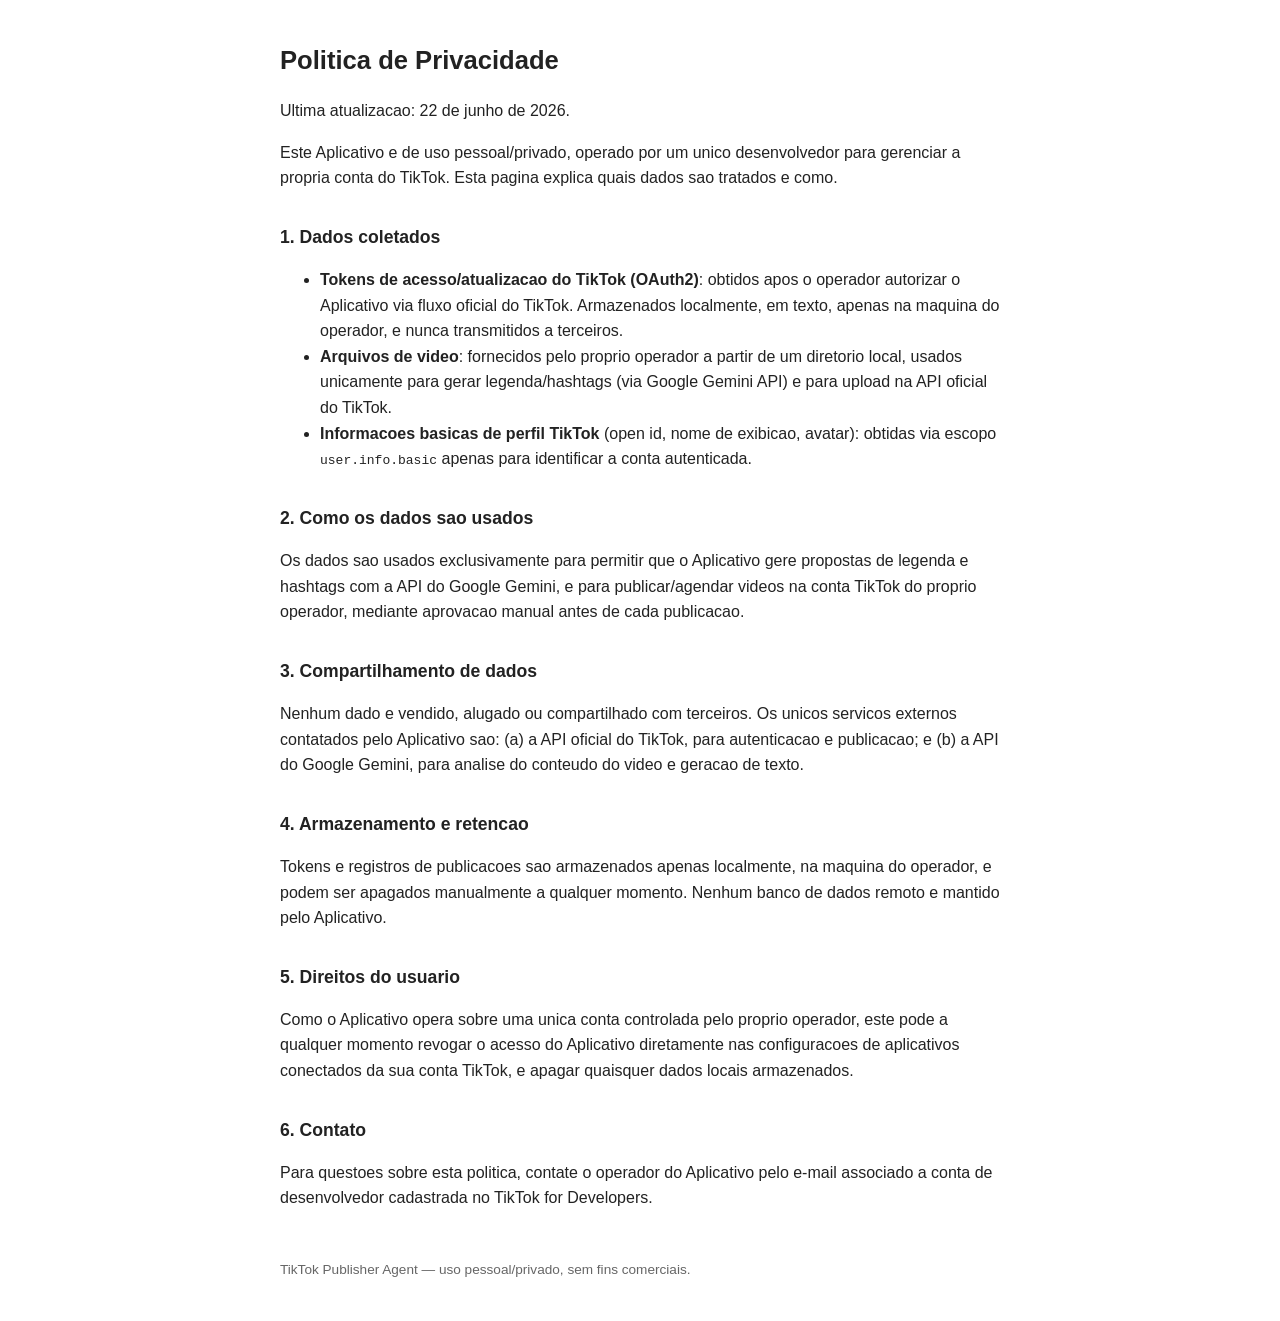
==== privacy.html @ 61a72f2a "Add terms of service and privacy policy pages" ====
<!DOCTYPE html>
<html lang="pt-BR">
<head>
  <meta charset="UTF-8">
  <title>Politica de Privacidade - TikTok Publisher Agent</title>
  <meta name="viewport" content="width=device-width, initial-scale=1">
  <style>
    body { font-family: -apple-system, Segoe UI, Arial, sans-serif; max-width: 720px; margin: 40px auto; padding: 0 20px; line-height: 1.6; color: #222; }
    h1 { font-size: 1.6rem; }
    h2 { font-size: 1.1rem; margin-top: 2rem; }
    footer { margin-top: 3rem; font-size: 0.85rem; color: #666; }
  </style>
</head>
<body>
  <h1>Politica de Privacidade</h1>
  <p>Ultima atualizacao: 22 de junho de 2026.</p>

  <p>Este Aplicativo e de uso pessoal/privado, operado por um unico desenvolvedor para gerenciar
  a propria conta do TikTok. Esta pagina explica quais dados sao tratados e como.</p>

  <h2>1. Dados coletados</h2>
  <ul>
    <li><strong>Tokens de acesso/atualizacao do TikTok (OAuth2)</strong>: obtidos apos o operador
    autorizar o Aplicativo via fluxo oficial do TikTok. Armazenados localmente, em texto, apenas
    na maquina do operador, e nunca transmitidos a terceiros.</li>
    <li><strong>Arquivos de video</strong>: fornecidos pelo proprio operador a partir de um
    diretorio local, usados unicamente para gerar legenda/hashtags (via Google Gemini API) e para
    upload na API oficial do TikTok.</li>
    <li><strong>Informacoes basicas de perfil TikTok</strong> (open id, nome de exibicao, avatar):
    obtidas via escopo <code>user.info.basic</code> apenas para identificar a conta autenticada.</li>
  </ul>

  <h2>2. Como os dados sao usados</h2>
  <p>Os dados sao usados exclusivamente para permitir que o Aplicativo gere propostas de legenda e
  hashtags com a API do Google Gemini, e para publicar/agendar videos na conta TikTok do proprio
  operador, mediante aprovacao manual antes de cada publicacao.</p>

  <h2>3. Compartilhamento de dados</h2>
  <p>Nenhum dado e vendido, alugado ou compartilhado com terceiros. Os unicos servicos externos
  contatados pelo Aplicativo sao: (a) a API oficial do TikTok, para autenticacao e publicacao; e
  (b) a API do Google Gemini, para analise do conteudo do video e geracao de texto.</p>

  <h2>4. Armazenamento e retencao</h2>
  <p>Tokens e registros de publicacoes sao armazenados apenas localmente, na maquina do operador,
  e podem ser apagados manualmente a qualquer momento. Nenhum banco de dados remoto e mantido
  pelo Aplicativo.</p>

  <h2>5. Direitos do usuario</h2>
  <p>Como o Aplicativo opera sobre uma unica conta controlada pelo proprio operador, este pode a
  qualquer momento revogar o acesso do Aplicativo diretamente nas configuracoes de aplicativos
  conectados da sua conta TikTok, e apagar quaisquer dados locais armazenados.</p>

  <h2>6. Contato</h2>
  <p>Para questoes sobre esta politica, contate o operador do Aplicativo pelo e-mail associado a
  conta de desenvolvedor cadastrada no TikTok for Developers.</p>

  <footer>TikTok Publisher Agent &mdash; uso pessoal/privado, sem fins comerciais.</footer>
</body>
</html>
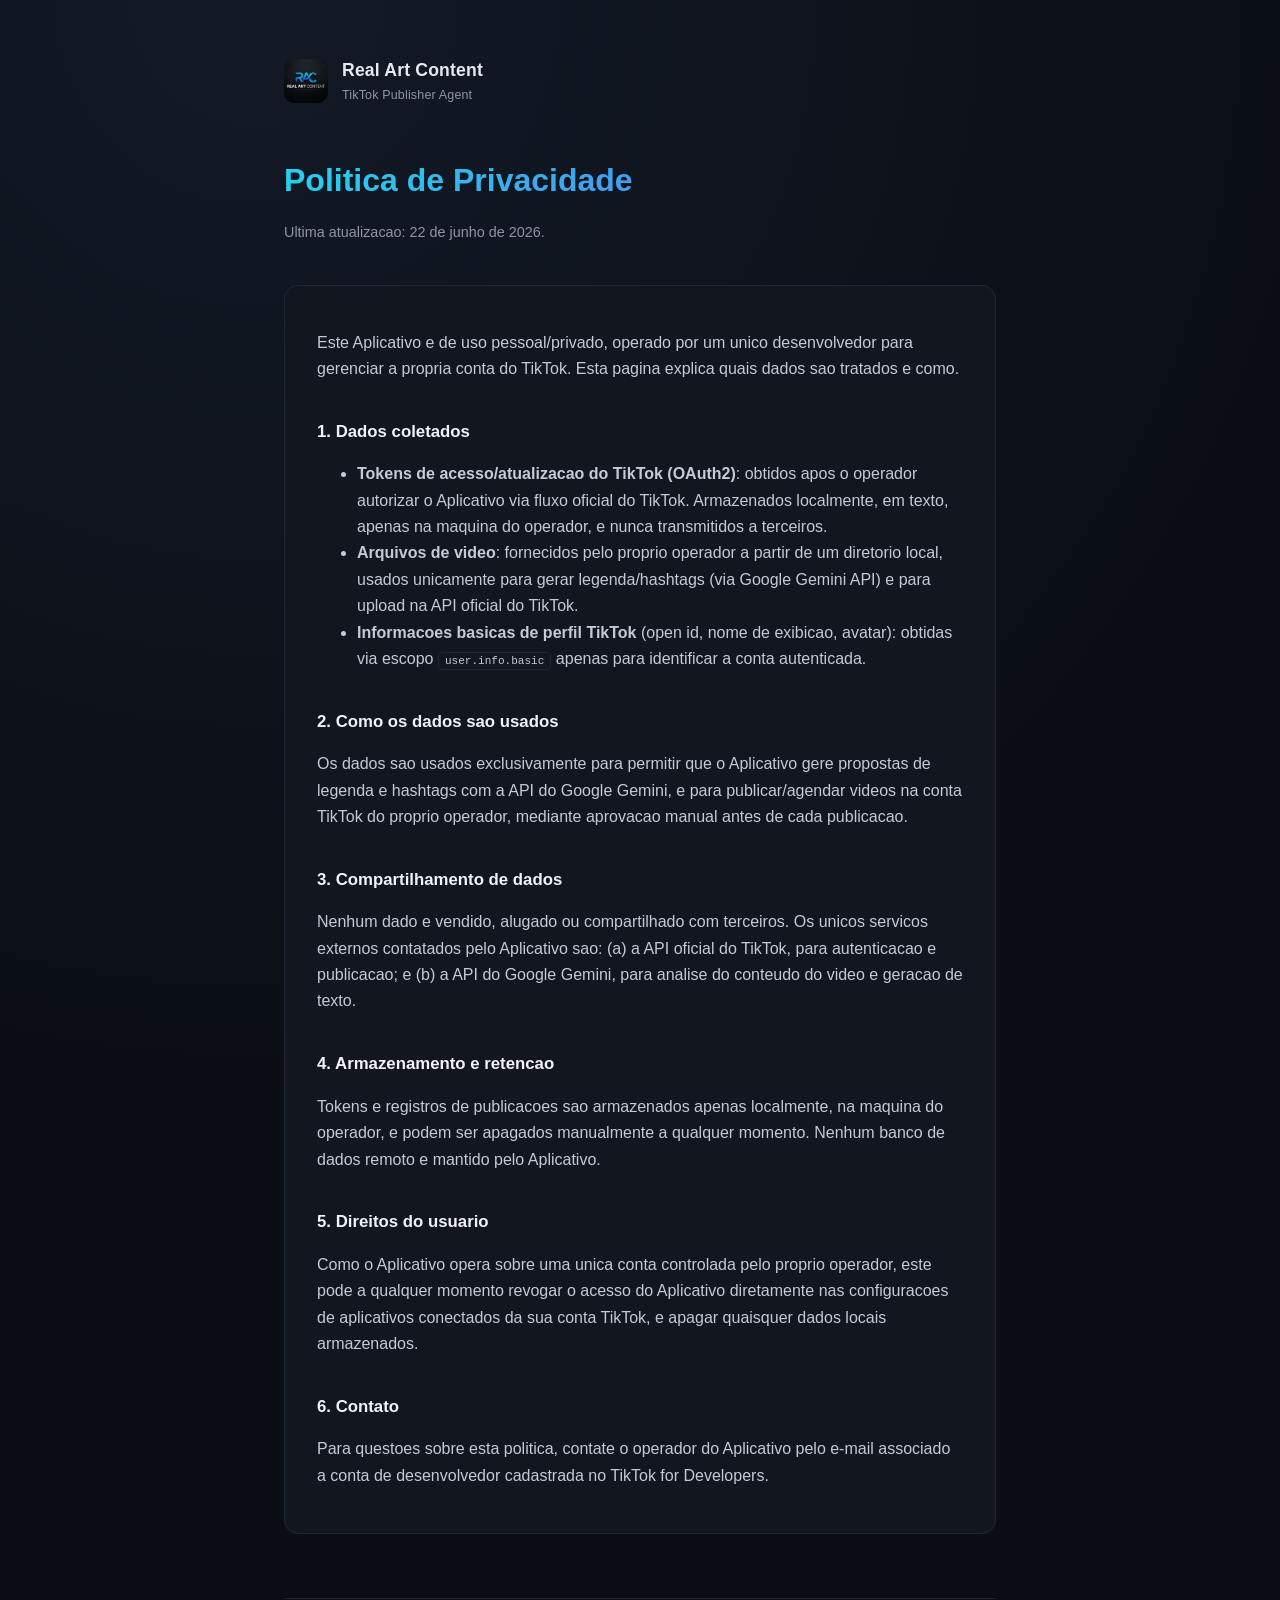
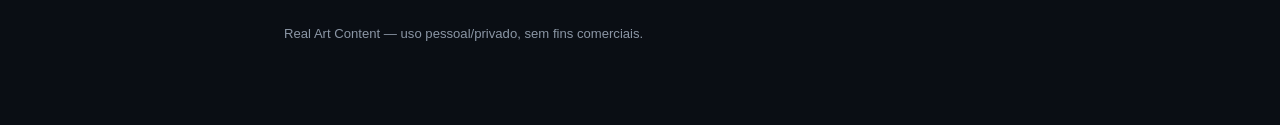
==== commit c0d3df9f: "Redesign legal pages with dark mode theme and Real Art Content branding" ====
--- a/privacy.html
+++ b/privacy.html
@@ -4,56 +4,61 @@
   <meta charset="UTF-8">
   <title>Politica de Privacidade - TikTok Publisher Agent</title>
   <meta name="viewport" content="width=device-width, initial-scale=1">
-  <style>
-    body { font-family: -apple-system, Segoe UI, Arial, sans-serif; max-width: 720px; margin: 40px auto; padding: 0 20px; line-height: 1.6; color: #222; }
-    h1 { font-size: 1.6rem; }
-    h2 { font-size: 1.1rem; margin-top: 2rem; }
-    footer { margin-top: 3rem; font-size: 0.85rem; color: #666; }
-  </style>
+  <link rel="icon" href="assets/favicon.png">
+  <link rel="stylesheet" href="assets/style.css">
 </head>
 <body>
-  <h1>Politica de Privacidade</h1>
-  <p>Ultima atualizacao: 22 de junho de 2026.</p>
+  <div class="wrap">
+    <header class="site-header">
+      <img src="assets/logo.png" alt="Real Art Content logo">
+      <div class="brand">Real Art Content<small>TikTok Publisher Agent</small></div>
+    </header>
 
-  <p>Este Aplicativo e de uso pessoal/privado, operado por um unico desenvolvedor para gerenciar
-  a propria conta do TikTok. Esta pagina explica quais dados sao tratados e como.</p>
+    <h1>Politica de Privacidade</h1>
+    <p class="updated">Ultima atualizacao: 22 de junho de 2026.</p>
 
-  <h2>1. Dados coletados</h2>
-  <ul>
-    <li><strong>Tokens de acesso/atualizacao do TikTok (OAuth2)</strong>: obtidos apos o operador
-    autorizar o Aplicativo via fluxo oficial do TikTok. Armazenados localmente, em texto, apenas
-    na maquina do operador, e nunca transmitidos a terceiros.</li>
-    <li><strong>Arquivos de video</strong>: fornecidos pelo proprio operador a partir de um
-    diretorio local, usados unicamente para gerar legenda/hashtags (via Google Gemini API) e para
-    upload na API oficial do TikTok.</li>
-    <li><strong>Informacoes basicas de perfil TikTok</strong> (open id, nome de exibicao, avatar):
-    obtidas via escopo <code>user.info.basic</code> apenas para identificar a conta autenticada.</li>
-  </ul>
+    <div class="card">
+      <p>Este Aplicativo e de uso pessoal/privado, operado por um unico desenvolvedor para gerenciar
+      a propria conta do TikTok. Esta pagina explica quais dados sao tratados e como.</p>
 
-  <h2>2. Como os dados sao usados</h2>
-  <p>Os dados sao usados exclusivamente para permitir que o Aplicativo gere propostas de legenda e
-  hashtags com a API do Google Gemini, e para publicar/agendar videos na conta TikTok do proprio
-  operador, mediante aprovacao manual antes de cada publicacao.</p>
+      <h2>1. Dados coletados</h2>
+      <ul>
+        <li><strong>Tokens de acesso/atualizacao do TikTok (OAuth2)</strong>: obtidos apos o operador
+        autorizar o Aplicativo via fluxo oficial do TikTok. Armazenados localmente, em texto, apenas
+        na maquina do operador, e nunca transmitidos a terceiros.</li>
+        <li><strong>Arquivos de video</strong>: fornecidos pelo proprio operador a partir de um
+        diretorio local, usados unicamente para gerar legenda/hashtags (via Google Gemini API) e para
+        upload na API oficial do TikTok.</li>
+        <li><strong>Informacoes basicas de perfil TikTok</strong> (open id, nome de exibicao, avatar):
+        obtidas via escopo <code>user.info.basic</code> apenas para identificar a conta autenticada.</li>
+      </ul>
 
-  <h2>3. Compartilhamento de dados</h2>
-  <p>Nenhum dado e vendido, alugado ou compartilhado com terceiros. Os unicos servicos externos
-  contatados pelo Aplicativo sao: (a) a API oficial do TikTok, para autenticacao e publicacao; e
-  (b) a API do Google Gemini, para analise do conteudo do video e geracao de texto.</p>
+      <h2>2. Como os dados sao usados</h2>
+      <p>Os dados sao usados exclusivamente para permitir que o Aplicativo gere propostas de legenda e
+      hashtags com a API do Google Gemini, e para publicar/agendar videos na conta TikTok do proprio
+      operador, mediante aprovacao manual antes de cada publicacao.</p>
 
-  <h2>4. Armazenamento e retencao</h2>
-  <p>Tokens e registros de publicacoes sao armazenados apenas localmente, na maquina do operador,
-  e podem ser apagados manualmente a qualquer momento. Nenhum banco de dados remoto e mantido
-  pelo Aplicativo.</p>
+      <h2>3. Compartilhamento de dados</h2>
+      <p>Nenhum dado e vendido, alugado ou compartilhado com terceiros. Os unicos servicos externos
+      contatados pelo Aplicativo sao: (a) a API oficial do TikTok, para autenticacao e publicacao; e
+      (b) a API do Google Gemini, para analise do conteudo do video e geracao de texto.</p>
 
-  <h2>5. Direitos do usuario</h2>
-  <p>Como o Aplicativo opera sobre uma unica conta controlada pelo proprio operador, este pode a
-  qualquer momento revogar o acesso do Aplicativo diretamente nas configuracoes de aplicativos
-  conectados da sua conta TikTok, e apagar quaisquer dados locais armazenados.</p>
+      <h2>4. Armazenamento e retencao</h2>
+      <p>Tokens e registros de publicacoes sao armazenados apenas localmente, na maquina do operador,
+      e podem ser apagados manualmente a qualquer momento. Nenhum banco de dados remoto e mantido
+      pelo Aplicativo.</p>
 
-  <h2>6. Contato</h2>
-  <p>Para questoes sobre esta politica, contate o operador do Aplicativo pelo e-mail associado a
-  conta de desenvolvedor cadastrada no TikTok for Developers.</p>
+      <h2>5. Direitos do usuario</h2>
+      <p>Como o Aplicativo opera sobre uma unica conta controlada pelo proprio operador, este pode a
+      qualquer momento revogar o acesso do Aplicativo diretamente nas configuracoes de aplicativos
+      conectados da sua conta TikTok, e apagar quaisquer dados locais armazenados.</p>
 
-  <footer>TikTok Publisher Agent &mdash; uso pessoal/privado, sem fins comerciais.</footer>
+      <h2>6. Contato</h2>
+      <p>Para questoes sobre esta politica, contate o operador do Aplicativo pelo e-mail associado a
+      conta de desenvolvedor cadastrada no TikTok for Developers.</p>
+    </div>
+
+    <footer class="site-footer">Real Art Content &mdash; uso pessoal/privado, sem fins comerciais.</footer>
+  </div>
 </body>
 </html>
--- a/assets/style.css
+++ b/assets/style.css
@@ -0,0 +1,133 @@
+:root {
+  --bg: #0a0e14;
+  --bg-elevated: #11161f;
+  --border: #1f2733;
+  --text: #e6e9ef;
+  --text-muted: #8b96a5;
+  --accent: #38bdf8;
+  --accent-2: #6366f1;
+  --gradient: linear-gradient(120deg, #22d3ee, #6366f1);
+}
+
+* { box-sizing: border-box; }
+
+body {
+  margin: 0;
+  font-family: -apple-system, "Segoe UI", Inter, Arial, sans-serif;
+  background: radial-gradient(circle at 20% 0%, #131a26 0%, var(--bg) 55%);
+  color: var(--text);
+  line-height: 1.65;
+}
+
+.wrap {
+  max-width: 760px;
+  margin: 0 auto;
+  padding: 56px 24px 80px;
+}
+
+header.site-header {
+  display: flex;
+  align-items: center;
+  gap: 14px;
+  margin-bottom: 48px;
+}
+
+header.site-header img {
+  width: 44px;
+  height: 44px;
+  border-radius: 10px;
+}
+
+header.site-header .brand {
+  font-weight: 700;
+  font-size: 1.1rem;
+  letter-spacing: 0.01em;
+}
+
+header.site-header .brand small {
+  display: block;
+  font-weight: 400;
+  font-size: 0.78rem;
+  color: var(--text-muted);
+}
+
+h1 {
+  font-size: 2rem;
+  margin: 0 0 8px;
+  background: var(--gradient);
+  -webkit-background-clip: text;
+  background-clip: text;
+  color: transparent;
+}
+
+.updated {
+  color: var(--text-muted);
+  font-size: 0.9rem;
+  margin-bottom: 2.5rem;
+}
+
+h2 {
+  font-size: 1.05rem;
+  margin-top: 2.2rem;
+  color: #f0f3f8;
+}
+
+p, li {
+  color: #c4cbd6;
+}
+
+a { color: var(--accent); text-decoration: none; }
+a:hover { text-decoration: underline; }
+
+code {
+  background: var(--bg-elevated);
+  border: 1px solid var(--border);
+  padding: 2px 6px;
+  border-radius: 4px;
+  font-size: 0.85em;
+}
+
+.card {
+  background: var(--bg-elevated);
+  border: 1px solid var(--border);
+  border-radius: 14px;
+  padding: 28px 32px;
+}
+
+.links {
+  list-style: none;
+  padding: 0;
+  display: flex;
+  flex-direction: column;
+  gap: 12px;
+}
+
+.links li a {
+  display: block;
+  background: var(--bg-elevated);
+  border: 1px solid var(--border);
+  border-radius: 10px;
+  padding: 16px 20px;
+  color: var(--text);
+  font-weight: 600;
+  transition: border-color 0.15s, transform 0.15s;
+}
+
+.links li a:hover {
+  border-color: var(--accent);
+  transform: translateY(-1px);
+  text-decoration: none;
+}
+
+.links li a .arrow {
+  color: var(--accent);
+  margin-left: 8px;
+}
+
+footer.site-footer {
+  margin-top: 4rem;
+  padding-top: 1.5rem;
+  border-top: 1px solid var(--border);
+  font-size: 0.82rem;
+  color: var(--text-muted);
+}
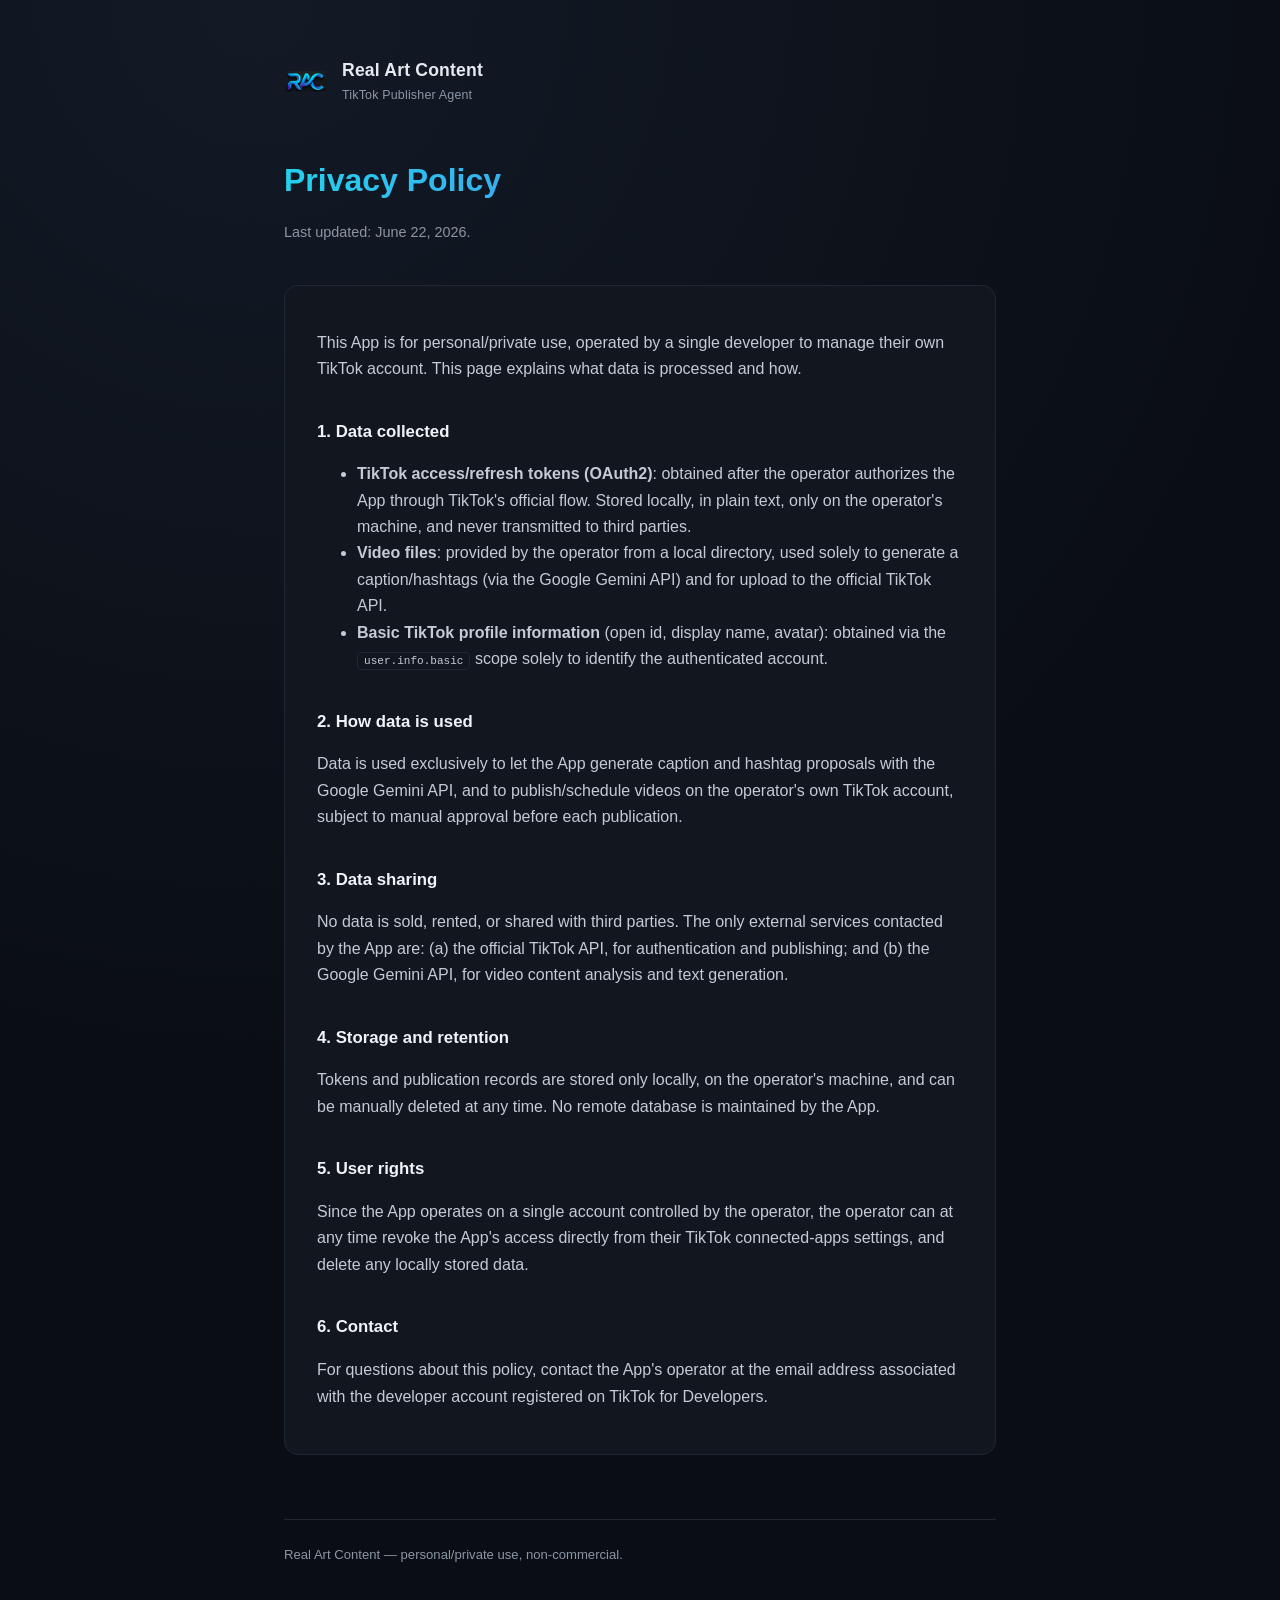
==== commit cfeb6ff1: "Translate legal pages to en-US" ====
--- a/privacy.html
+++ b/privacy.html
@@ -1,8 +1,8 @@
 <!DOCTYPE html>
-<html lang="pt-BR">
+<html lang="en-US">
 <head>
   <meta charset="UTF-8">
-  <title>Politica de Privacidade - TikTok Publisher Agent</title>
+  <title>Privacy Policy - TikTok Publisher Agent</title>
   <meta name="viewport" content="width=device-width, initial-scale=1">
   <link rel="icon" href="assets/favicon.png">
   <link rel="stylesheet" href="assets/style.css">
@@ -14,51 +14,51 @@
       <div class="brand">Real Art Content<small>TikTok Publisher Agent</small></div>
     </header>
 
-    <h1>Politica de Privacidade</h1>
-    <p class="updated">Ultima atualizacao: 22 de junho de 2026.</p>
+    <h1>Privacy Policy</h1>
+    <p class="updated">Last updated: June 22, 2026.</p>
 
     <div class="card">
-      <p>Este Aplicativo e de uso pessoal/privado, operado por um unico desenvolvedor para gerenciar
-      a propria conta do TikTok. Esta pagina explica quais dados sao tratados e como.</p>
+      <p>This App is for personal/private use, operated by a single developer to manage their own
+      TikTok account. This page explains what data is processed and how.</p>
 
-      <h2>1. Dados coletados</h2>
+      <h2>1. Data collected</h2>
       <ul>
-        <li><strong>Tokens de acesso/atualizacao do TikTok (OAuth2)</strong>: obtidos apos o operador
-        autorizar o Aplicativo via fluxo oficial do TikTok. Armazenados localmente, em texto, apenas
-        na maquina do operador, e nunca transmitidos a terceiros.</li>
-        <li><strong>Arquivos de video</strong>: fornecidos pelo proprio operador a partir de um
-        diretorio local, usados unicamente para gerar legenda/hashtags (via Google Gemini API) e para
-        upload na API oficial do TikTok.</li>
-        <li><strong>Informacoes basicas de perfil TikTok</strong> (open id, nome de exibicao, avatar):
-        obtidas via escopo <code>user.info.basic</code> apenas para identificar a conta autenticada.</li>
+        <li><strong>TikTok access/refresh tokens (OAuth2)</strong>: obtained after the operator
+        authorizes the App through TikTok's official flow. Stored locally, in plain text, only on
+        the operator's machine, and never transmitted to third parties.</li>
+        <li><strong>Video files</strong>: provided by the operator from a local directory, used
+        solely to generate a caption/hashtags (via the Google Gemini API) and for upload to the
+        official TikTok API.</li>
+        <li><strong>Basic TikTok profile information</strong> (open id, display name, avatar):
+        obtained via the <code>user.info.basic</code> scope solely to identify the authenticated
+        account.</li>
       </ul>
 
-      <h2>2. Como os dados sao usados</h2>
-      <p>Os dados sao usados exclusivamente para permitir que o Aplicativo gere propostas de legenda e
-      hashtags com a API do Google Gemini, e para publicar/agendar videos na conta TikTok do proprio
-      operador, mediante aprovacao manual antes de cada publicacao.</p>
+      <h2>2. How data is used</h2>
+      <p>Data is used exclusively to let the App generate caption and hashtag proposals with the
+      Google Gemini API, and to publish/schedule videos on the operator's own TikTok account,
+      subject to manual approval before each publication.</p>
 
-      <h2>3. Compartilhamento de dados</h2>
-      <p>Nenhum dado e vendido, alugado ou compartilhado com terceiros. Os unicos servicos externos
-      contatados pelo Aplicativo sao: (a) a API oficial do TikTok, para autenticacao e publicacao; e
-      (b) a API do Google Gemini, para analise do conteudo do video e geracao de texto.</p>
+      <h2>3. Data sharing</h2>
+      <p>No data is sold, rented, or shared with third parties. The only external services
+      contacted by the App are: (a) the official TikTok API, for authentication and publishing;
+      and (b) the Google Gemini API, for video content analysis and text generation.</p>
 
-      <h2>4. Armazenamento e retencao</h2>
-      <p>Tokens e registros de publicacoes sao armazenados apenas localmente, na maquina do operador,
-      e podem ser apagados manualmente a qualquer momento. Nenhum banco de dados remoto e mantido
-      pelo Aplicativo.</p>
+      <h2>4. Storage and retention</h2>
+      <p>Tokens and publication records are stored only locally, on the operator's machine, and
+      can be manually deleted at any time. No remote database is maintained by the App.</p>
 
-      <h2>5. Direitos do usuario</h2>
-      <p>Como o Aplicativo opera sobre uma unica conta controlada pelo proprio operador, este pode a
-      qualquer momento revogar o acesso do Aplicativo diretamente nas configuracoes de aplicativos
-      conectados da sua conta TikTok, e apagar quaisquer dados locais armazenados.</p>
+      <h2>5. User rights</h2>
+      <p>Since the App operates on a single account controlled by the operator, the operator can
+      at any time revoke the App's access directly from their TikTok connected-apps settings, and
+      delete any locally stored data.</p>
 
-      <h2>6. Contato</h2>
-      <p>Para questoes sobre esta politica, contate o operador do Aplicativo pelo e-mail associado a
-      conta de desenvolvedor cadastrada no TikTok for Developers.</p>
+      <h2>6. Contact</h2>
+      <p>For questions about this policy, contact the App's operator at the email address
+      associated with the developer account registered on TikTok for Developers.</p>
     </div>
 
-    <footer class="site-footer">Real Art Content &mdash; uso pessoal/privado, sem fins comerciais.</footer>
+    <footer class="site-footer">Real Art Content &mdash; personal/private use, non-commercial.</footer>
   </div>
 </body>
 </html>
